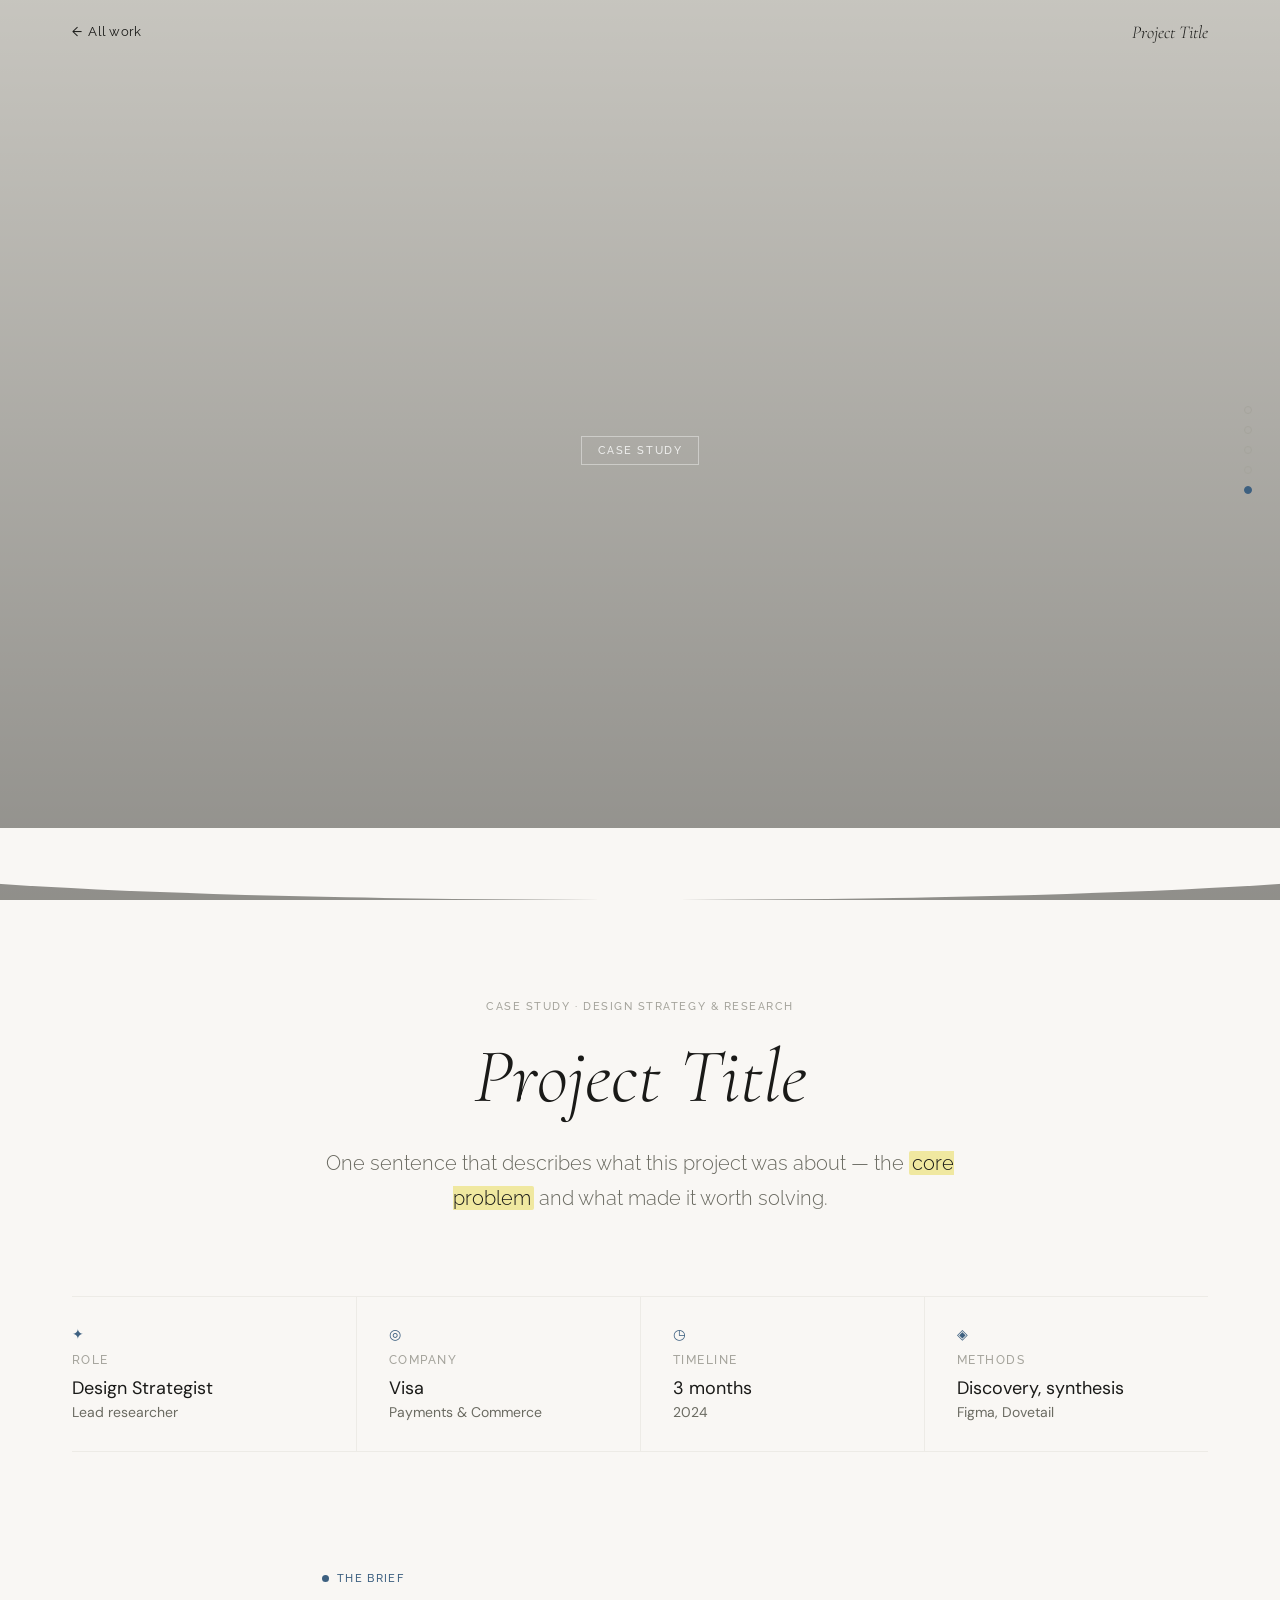
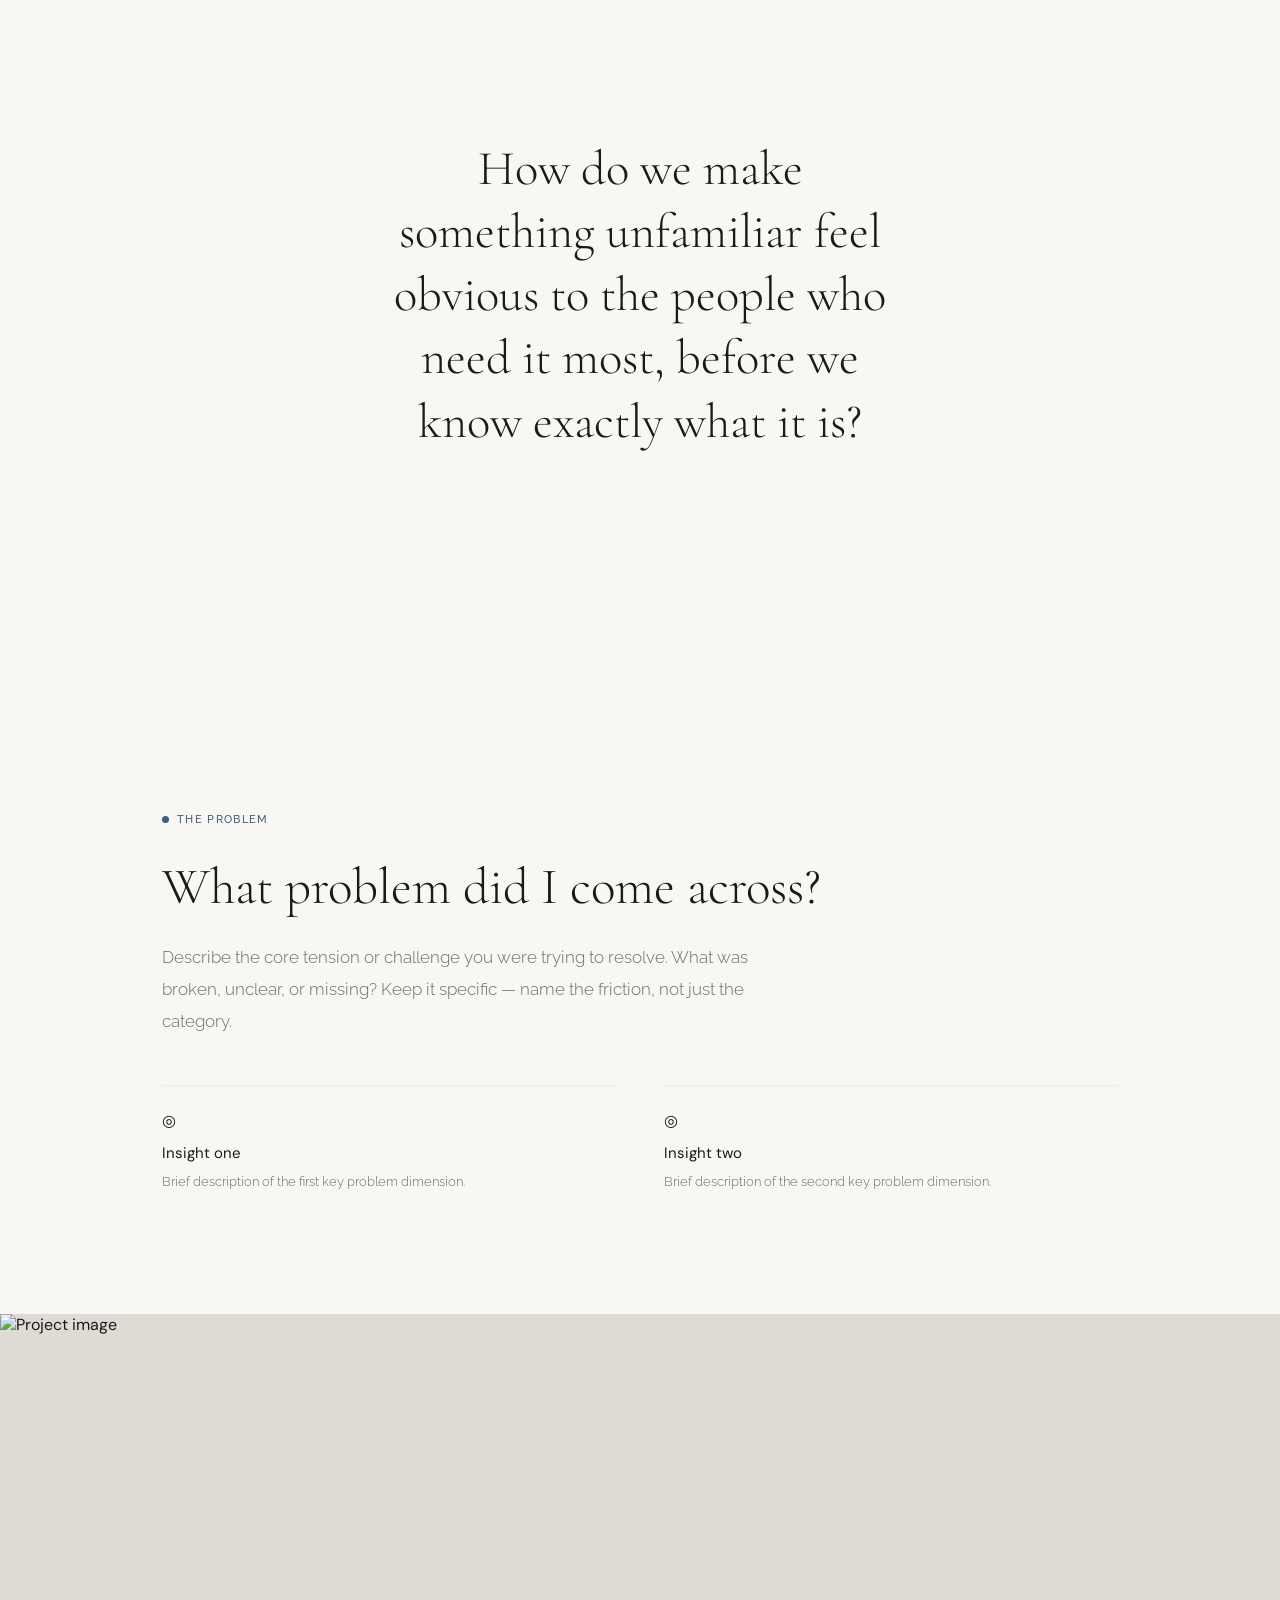
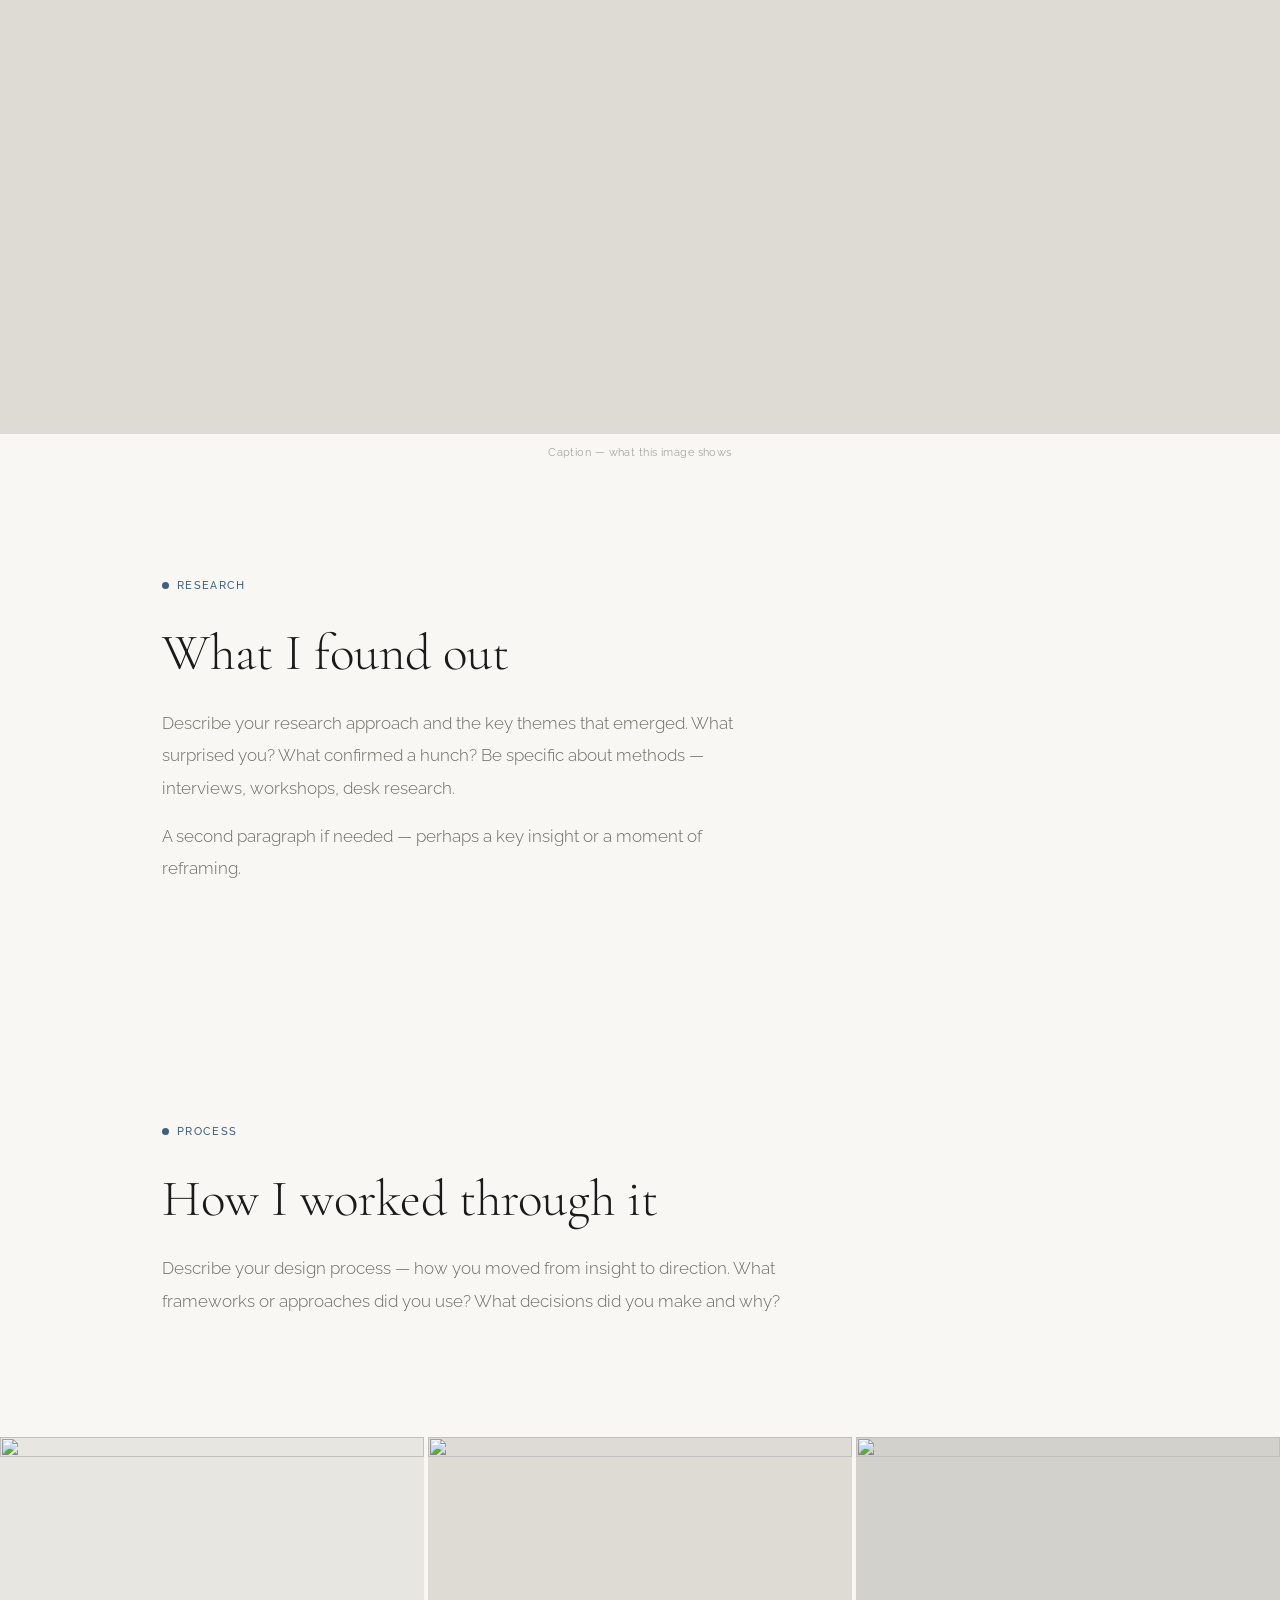
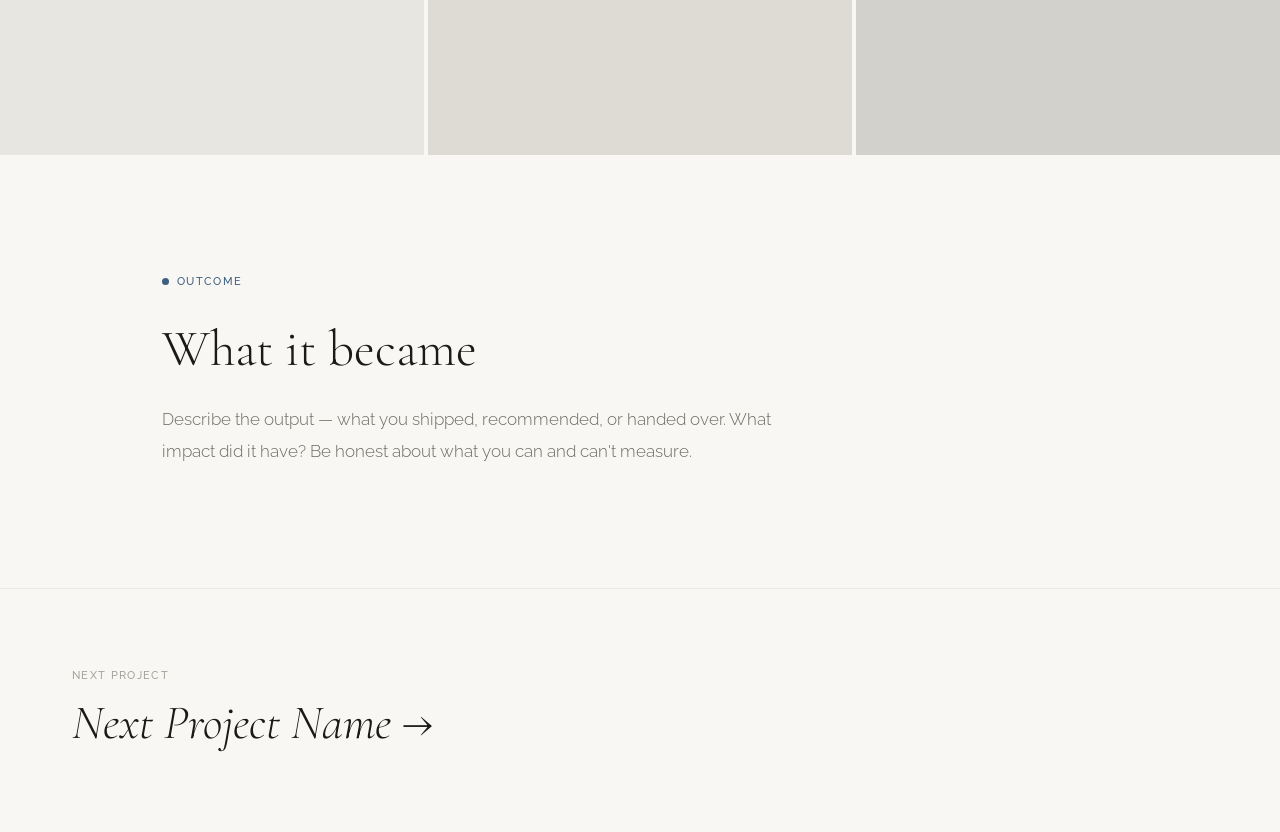
==== case-study.html @ d4ba8326 "Add case study template, CLAUDE.md; update homepage - case-study.html: full case study template (sti" ====
<!doctype html>
<html lang="en">
<head>
<meta charset="utf-8">
<meta name="viewport" content="width=device-width,initial-scale=1">
<title>Case Study — Freya Young</title>
<link rel="preconnect" href="https://fonts.googleapis.com">
<link rel="preconnect" href="https://fonts.gstatic.com" crossorigin>
<link href="https://fonts.googleapis.com/css2?family=Cormorant+Garamond:ital,wght@0,300;0,400;1,300;1,400&family=DM+Sans:wght@300;400&family=Raleway:wght@300;400;500&display=swap" rel="stylesheet">
<style>
:root{
  --ink:#1A1A18;
  --mid:#6B6B62;
  --muted:#A5A49C;
  --cream:#F9F7F4;
  --cream-dark:#EDEBE6;
  --blue:#3D6080;
  --accent:#7A5C3A;
  --serif:'Cormorant Garamond',Georgia,serif;
  --sans:'DM Sans',system-ui,sans-serif;
  --gutter:72px;
}
*,*::before,*::after{box-sizing:border-box;margin:0;padding:0;}
html{scroll-behavior:smooth;}
body{background:var(--cream);color:var(--ink);font-family:var(--sans);-webkit-font-smoothing:antialiased;}

/* NAV */
.nav{position:fixed;top:0;left:0;right:0;z-index:100;display:flex;align-items:center;justify-content:space-between;padding:0 var(--gutter);height:64px;background:transparent;border-bottom:1px solid transparent;transition:background .3s,border-color .3s;}
.nav.scrolled{background:rgba(249,247,244,.92);backdrop-filter:blur(8px);border-bottom-color:var(--cream-dark);}
.nav__back{font-family:'Raleway',var(--sans);font-size:13px;font-weight:400;color:var(--ink);text-decoration:none;display:flex;align-items:center;gap:6px;letter-spacing:.02em;}
.nav__back::before{content:'←';}
.nav__back:hover{color:var(--blue);}
.nav__title{font-family:var(--serif);font-style:italic;font-size:18px;font-weight:300;color:var(--ink);opacity:0;transition:opacity .3s;}
.nav__title.visible{opacity:1;}

/* HERO */
.cs-hero{height:100svh;position:sticky;top:0;z-index:1;overflow:hidden;display:flex;align-items:center;justify-content:center;}
.cs-hero__bg{position:absolute;inset:0;background-size:cover;background-position:center;transition:transform .1s linear;}
.cs-hero__overlay{position:absolute;inset:0;background:linear-gradient(to bottom,rgba(0,0,0,.1) 0%,rgba(0,0,0,.35) 100%);}
.cs-hero__label{position:relative;z-index:2;font-family:'Raleway',var(--sans);font-size:11px;font-weight:500;letter-spacing:.14em;text-transform:uppercase;color:rgba(255,255,255,.8);border:1px solid rgba(255,255,255,.4);padding:7px 16px;border-radius:0;}

/* INTRO */
.cs-intro{padding:100px var(--gutter) 80px;text-align:center;max-width:900px;margin:0 auto;}
.cs-intro__eyebrow{font-family:'Raleway',var(--sans);font-size:11px;font-weight:500;letter-spacing:.14em;text-transform:uppercase;color:var(--muted);margin-bottom:24px;}
.cs-intro__title{font-family:var(--serif);font-style:italic;font-size:clamp(44px,6vw,80px);font-weight:300;line-height:1.05;color:var(--ink);margin-bottom:28px;}
.cs-intro__sub{font-family:'Raleway',var(--sans);font-size:clamp(15px,1.6vw,20px);font-weight:300;color:var(--mid);line-height:1.75;max-width:680px;margin:0 auto;}
.cs-intro__sub mark{background:#F0E8A0;color:var(--ink);padding:0 3px;border-radius:2px;}

/* METADATA */
.cs-meta{border-top:1px solid var(--cream-dark);border-bottom:1px solid var(--cream-dark);display:grid;grid-template-columns:repeat(4,1fr);margin:0 var(--gutter);}
.cs-meta__item{padding:28px 0;display:flex;flex-direction:column;gap:8px;}
.cs-meta__item+.cs-meta__item{border-left:1px solid var(--cream-dark);padding-left:32px;}
.cs-meta__icon{font-size:14px;color:var(--blue);margin-bottom:2px;}
.cs-meta__label{font-family:'Raleway',var(--sans);font-size:12px;font-weight:500;letter-spacing:.12em;text-transform:uppercase;color:var(--muted);}
.cs-meta__value{font-family:var(--sans);font-size:18px;font-weight:400;color:var(--ink);line-height:1.5;}
.cs-meta__value span{display:block;color:var(--mid);font-size:14px;}

/* SECTION NAV (right dots) */
.cs-nav{position:fixed;right:28px;top:50%;transform:translateY(-50%);z-index:50;display:flex;flex-direction:column;gap:12px;}
.cs-nav__dot{width:8px;height:8px;border-radius:50%;background:transparent;border:1.5px solid var(--muted);cursor:pointer;transition:background .2s,border-color .2s;display:block;}
.cs-nav__dot.active{background:var(--blue);border-color:var(--blue);}
.cs-nav__dot:hover{border-color:var(--blue);}

/* SECTIONS */
.cs-section{padding:120px var(--gutter);max-width:1100px;margin:0 auto;}
.cs-section--narrow{max-width:780px;}
.cs-section__label{display:flex;align-items:center;gap:8px;font-family:'Raleway',var(--sans);font-size:11px;font-weight:500;letter-spacing:.12em;text-transform:uppercase;color:var(--blue);margin-bottom:32px;}
.cs-section__label::before{content:'';display:inline-block;width:7px;height:7px;border-radius:50%;background:var(--blue);flex-shrink:0;}
.cs-section__heading{font-family:var(--serif);font-size:clamp(32px,4vw,54px);font-weight:300;line-height:1.15;color:var(--ink);margin-bottom:24px;}
.cs-section__heading em{font-style:italic;}
.cs-section__body{font-family:'Raleway',var(--sans);font-size:clamp(14px,1.4vw,17px);font-weight:300;color:var(--mid);line-height:1.9;max-width:620px;}
.cs-section__body+.cs-section__body{margin-top:16px;}

/* PULL QUOTE — large scroll-reveal text */
.cs-quote{padding:120px var(--gutter);text-align:center;}
.cs-quote__text{font-family:var(--serif);font-size:clamp(28px,3.8vw,52px);font-weight:300;line-height:1.3;color:var(--ink);max-width:900px;margin:0 auto;}
.cs-quote__text.reveal span{color:var(--muted);transition:color .4s ease;}
.cs-quote__text.reveal span.lit{color:var(--ink);}

/* TWO COL FEATURES */
.cs-features{display:grid;grid-template-columns:1fr 1fr;gap:48px;margin-top:48px;}
.cs-feature{padding-top:24px;border-top:1px solid var(--cream-dark);}
.cs-feature__icon{font-size:16px;margin-bottom:12px;}
.cs-feature__title{font-family:var(--sans);font-size:15px;font-weight:400;color:var(--ink);margin-bottom:8px;}
.cs-feature__body{font-family:'Raleway',var(--sans);font-size:13px;font-weight:300;color:var(--mid);line-height:1.75;}

/* FULL IMAGE */
.cs-image{width:100%;aspect-ratio:16/9;object-fit:cover;display:block;}
.cs-image--tall{aspect-ratio:4/3;}
.cs-image-wrap{margin:0;overflow:hidden;}
.cs-image-wrap--padded{margin:0 var(--gutter);}
.cs-image-caption{font-family:'Raleway',var(--sans);font-size:11px;font-weight:400;color:var(--muted);letter-spacing:.04em;padding:12px var(--gutter) 0;text-align:center;}

/* GRID IMAGES */
.cs-grid{display:grid;grid-template-columns:1fr 1fr;gap:4px;margin:0;}
.cs-grid img{width:100%;aspect-ratio:4/3;object-fit:cover;display:block;}
.cs-grid--3{grid-template-columns:repeat(3,1fr);}

/* NEXT PROJECT */
.cs-next{border-top:1px solid var(--cream-dark);padding:80px var(--gutter);display:flex;align-items:center;justify-content:space-between;}
.cs-next__label{font-family:'Raleway',var(--sans);font-size:11px;font-weight:500;letter-spacing:.12em;text-transform:uppercase;color:var(--muted);margin-bottom:12px;}
.cs-next__title{font-family:var(--serif);font-style:italic;font-size:clamp(28px,4vw,48px);font-weight:300;color:var(--ink);}
.cs-next a{text-decoration:none;color:inherit;}
.cs-next a:hover .cs-next__title{color:var(--blue);}
.cs-next__arrow{font-size:32px;color:var(--muted);}

/* BODY WRAPPER — concave scoop, scrolls over sticky hero */
.cs-body{position:relative;z-index:2;background:var(--cream);}
.cs-body::before{content:'';position:absolute;bottom:100%;left:50%;transform:translateX(-50%);width:120vw;height:72px;background:var(--cream);border-radius:0 0 50% 50%;}

/* SCROLL REVEAL */
.reveal-fade{opacity:0;transform:translateY(20px);transition:opacity .7s ease,transform .7s ease;}
.reveal-fade.in{opacity:1;transform:translateY(0);}

@media(max-width:768px){
  :root{--gutter:24px;}
  .cs-meta{grid-template-columns:1fr 1fr;}
  .cs-meta__item:nth-child(3){border-left:none;padding-left:0;}
  .cs-features{grid-template-columns:1fr;}
  .cs-nav{display:none;}
}
</style>
</head>
<body>

<!-- NAV -->
<nav class="nav" id="csNav">
  <a class="nav__back" href="index.html">All work</a>
  <span class="nav__title" id="csNavTitle">Project Title</span>
</nav>

<!-- RIGHT DOT NAV -->
<nav class="cs-nav" id="csSectionNav" aria-label="Section navigation">
  <a class="cs-nav__dot active" href="#brief" data-section="brief"></a>
  <a class="cs-nav__dot" href="#problem" data-section="problem"></a>
  <a class="cs-nav__dot" href="#research" data-section="research"></a>
  <a class="cs-nav__dot" href="#process" data-section="process"></a>
  <a class="cs-nav__dot" href="#outcome" data-section="outcome"></a>
</nav>

<!-- HERO -->
<section class="cs-hero" id="csHero">
  <div class="cs-hero__bg" id="csHeroBg" style="background-image:url('');background-color:#DDDBD4;"></div>
  <div class="cs-hero__overlay"></div>
  <span class="cs-hero__label">Case study</span>
</section>

<!-- BODY (arched wrapper scrolls over sticky hero) -->
<div class="cs-body">

<!-- INTRO -->
<section class="cs-intro">
  <p class="cs-intro__eyebrow">Case study &middot; Design Strategy &amp; Research</p>
  <h1 class="cs-intro__title">Project Title</h1>
  <p class="cs-intro__sub">One sentence that describes what this project was about — the <mark>core problem</mark> and what made it worth solving.</p>
</section>

<!-- METADATA -->
<div class="cs-meta">
  <div class="cs-meta__item">
    <span class="cs-meta__icon">✦</span>
    <span class="cs-meta__label">Role</span>
    <div class="cs-meta__value">Design Strategist<span>Lead researcher</span></div>
  </div>
  <div class="cs-meta__item">
    <span class="cs-meta__icon">◎</span>
    <span class="cs-meta__label">Company</span>
    <div class="cs-meta__value">Visa<span>Payments &amp; Commerce</span></div>
  </div>
  <div class="cs-meta__item">
    <span class="cs-meta__icon">◷</span>
    <span class="cs-meta__label">Timeline</span>
    <div class="cs-meta__value">3 months<span>2024</span></div>
  </div>
  <div class="cs-meta__item">
    <span class="cs-meta__icon">◈</span>
    <span class="cs-meta__label">Methods</span>
    <div class="cs-meta__value">Discovery, synthesis<span>Figma, Dovetail</span></div>
  </div>
</div>

<!-- BRIEF -->
<section class="cs-section cs-section--narrow reveal-fade" id="brief">
  <p class="cs-section__label">The brief</p>
  <div class="cs-quote">
    <p class="cs-quote__text reveal" id="briefQuote">
      <span>How do we make</span>
      <span> something unfamiliar</span>
      <span> feel obvious</span>
      <span> to the people</span>
      <span> who need it most,</span>
      <span> before we know</span>
      <span> exactly what it is?</span>
    </p>
  </div>
</section>

<!-- PROBLEM -->
<section class="cs-section reveal-fade" id="problem">
  <p class="cs-section__label">The problem</p>
  <h2 class="cs-section__heading">What problem did I come across?</h2>
  <p class="cs-section__body">Describe the core tension or challenge you were trying to resolve. What was broken, unclear, or missing? Keep it specific — name the friction, not just the category.</p>
  <div class="cs-features">
    <div class="cs-feature">
      <div class="cs-feature__icon">◎</div>
      <p class="cs-feature__title">Insight one</p>
      <p class="cs-feature__body">Brief description of the first key problem dimension.</p>
    </div>
    <div class="cs-feature">
      <div class="cs-feature__icon">◎</div>
      <p class="cs-feature__title">Insight two</p>
      <p class="cs-feature__body">Brief description of the second key problem dimension.</p>
    </div>
  </div>
</section>

<!-- FULL IMAGE -->
<figure class="cs-image-wrap">
  <img class="cs-image" src="" alt="Project image" style="background:#DDDBD4;min-height:400px;">
</figure>
<p class="cs-image-caption">Caption — what this image shows</p>

<!-- RESEARCH -->
<section class="cs-section reveal-fade" id="research">
  <p class="cs-section__label">Research</p>
  <h2 class="cs-section__heading">What I found out</h2>
  <p class="cs-section__body">Describe your research approach and the key themes that emerged. What surprised you? What confirmed a hunch? Be specific about methods — interviews, workshops, desk research.</p>
  <p class="cs-section__body" style="margin-top:16px;">A second paragraph if needed — perhaps a key insight or a moment of reframing.</p>
</section>

<!-- PROCESS -->
<section class="cs-section reveal-fade" id="process">
  <p class="cs-section__label">Process</p>
  <h2 class="cs-section__heading">How I worked through it</h2>
  <p class="cs-section__body">Describe your design process — how you moved from insight to direction. What frameworks or approaches did you use? What decisions did you make and why?</p>
</section>

<!-- IMAGE GRID -->
<div class="cs-grid cs-grid--3">
  <img src="" alt="" style="background:#E8E6E0;min-height:200px;">
  <img src="" alt="" style="background:#DDDBD4;min-height:200px;">
  <img src="" alt="" style="background:#D3D1CB;min-height:200px;">
</div>

<!-- OUTCOME -->
<section class="cs-section reveal-fade" id="outcome">
  <p class="cs-section__label">Outcome</p>
  <h2 class="cs-section__heading">What it became</h2>
  <p class="cs-section__body">Describe the output — what you shipped, recommended, or handed over. What impact did it have? Be honest about what you can and can't measure.</p>
</section>

<!-- NEXT PROJECT -->
<div class="cs-next">
  <div>
    <p class="cs-next__label">Next project</p>
    <a href="#">
      <p class="cs-next__title">Next Project Name →</p>
    </a>
  </div>
</div>

</div><!-- /cs-body -->

<script>
(function(){
  var nav = document.getElementById('csNav');
  var navTitle = document.getElementById('csNavTitle');
  var heroBg = document.getElementById('csHeroBg');
  var hero = document.getElementById('csHero');
  var heroH = hero.offsetHeight;

  // Nav scroll
  window.addEventListener('scroll', function(){
    var y = window.scrollY;
    if(y > 40) nav.classList.add('scrolled'); else nav.classList.remove('scrolled');
    if(y > heroH * 0.6) navTitle.classList.add('visible'); else navTitle.classList.remove('visible');
    // subtle parallax on hero
    if(y < heroH) heroBg.style.transform = 'translateY('+(y*0.3)+'px)';
  },{passive:true});

  // Scroll reveal
  var revealEls = document.querySelectorAll('.reveal-fade');
  var io = new IntersectionObserver(function(entries){
    entries.forEach(function(e){
      if(e.isIntersecting){ e.target.classList.add('in'); io.unobserve(e.target); }
    });
  },{threshold:0.15});
  revealEls.forEach(function(el){ io.observe(el); });

  // Pull quote word-by-word reveal
  var quotes = document.querySelectorAll('.cs-quote__text.reveal');
  var qio = new IntersectionObserver(function(entries){
    entries.forEach(function(e){
      if(!e.isIntersecting) return;
      var spans = e.target.querySelectorAll('span');
      spans.forEach(function(s,i){
        setTimeout(function(){ s.classList.add('lit'); }, i * 120);
      });
      qio.unobserve(e.target);
    });
  },{threshold:0.5});
  quotes.forEach(function(q){ qio.observe(q); });

  // Section nav dots
  var dots = document.querySelectorAll('.cs-nav__dot');
  var sections = Array.from(dots).map(function(d){
    return document.getElementById(d.dataset.section);
  }).filter(Boolean);
  var sio = new IntersectionObserver(function(entries){
    entries.forEach(function(e){
      if(e.isIntersecting){
        dots.forEach(function(d){ d.classList.remove('active'); });
        var idx = sections.indexOf(e.target);
        if(idx > -1 && dots[idx]) dots[idx].classList.add('active');
      }
    });
  },{threshold:0.4});
  sections.forEach(function(s){ sio.observe(s); });
})();
</script>
</body>
</html>
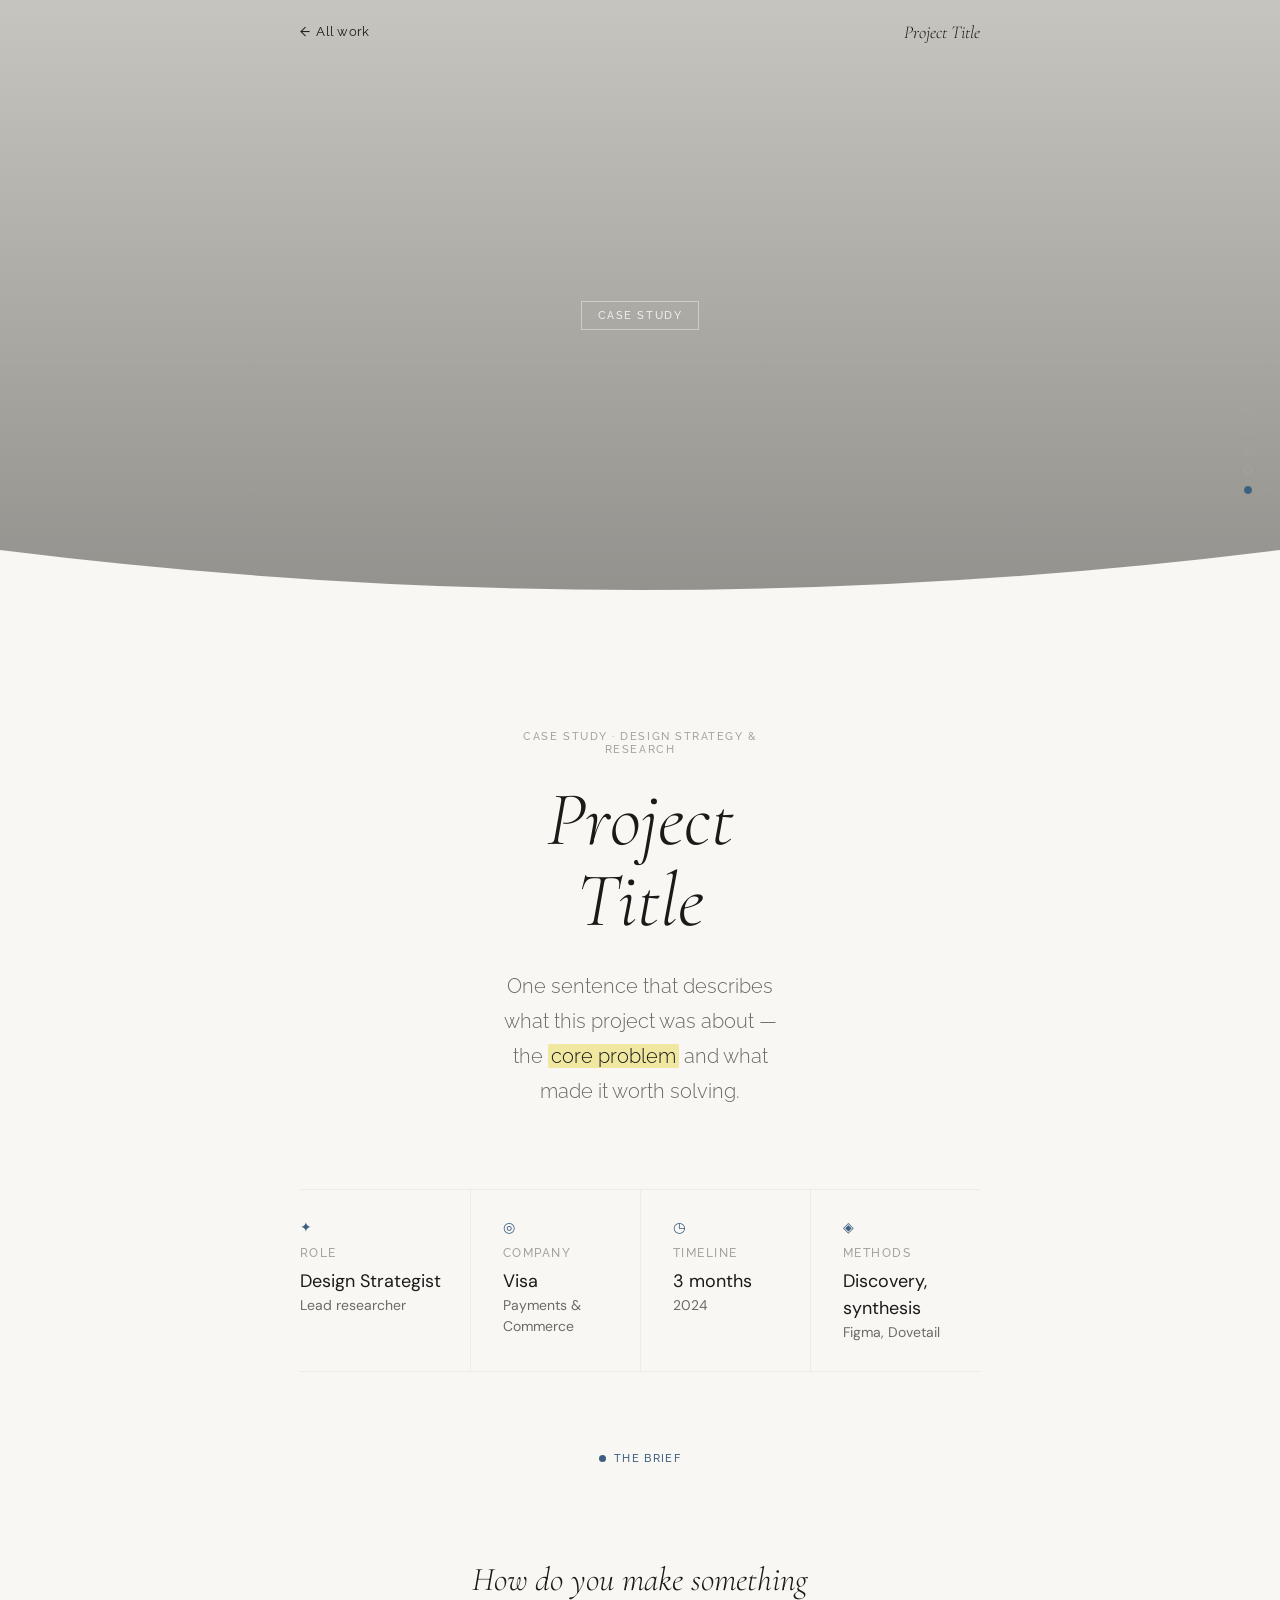
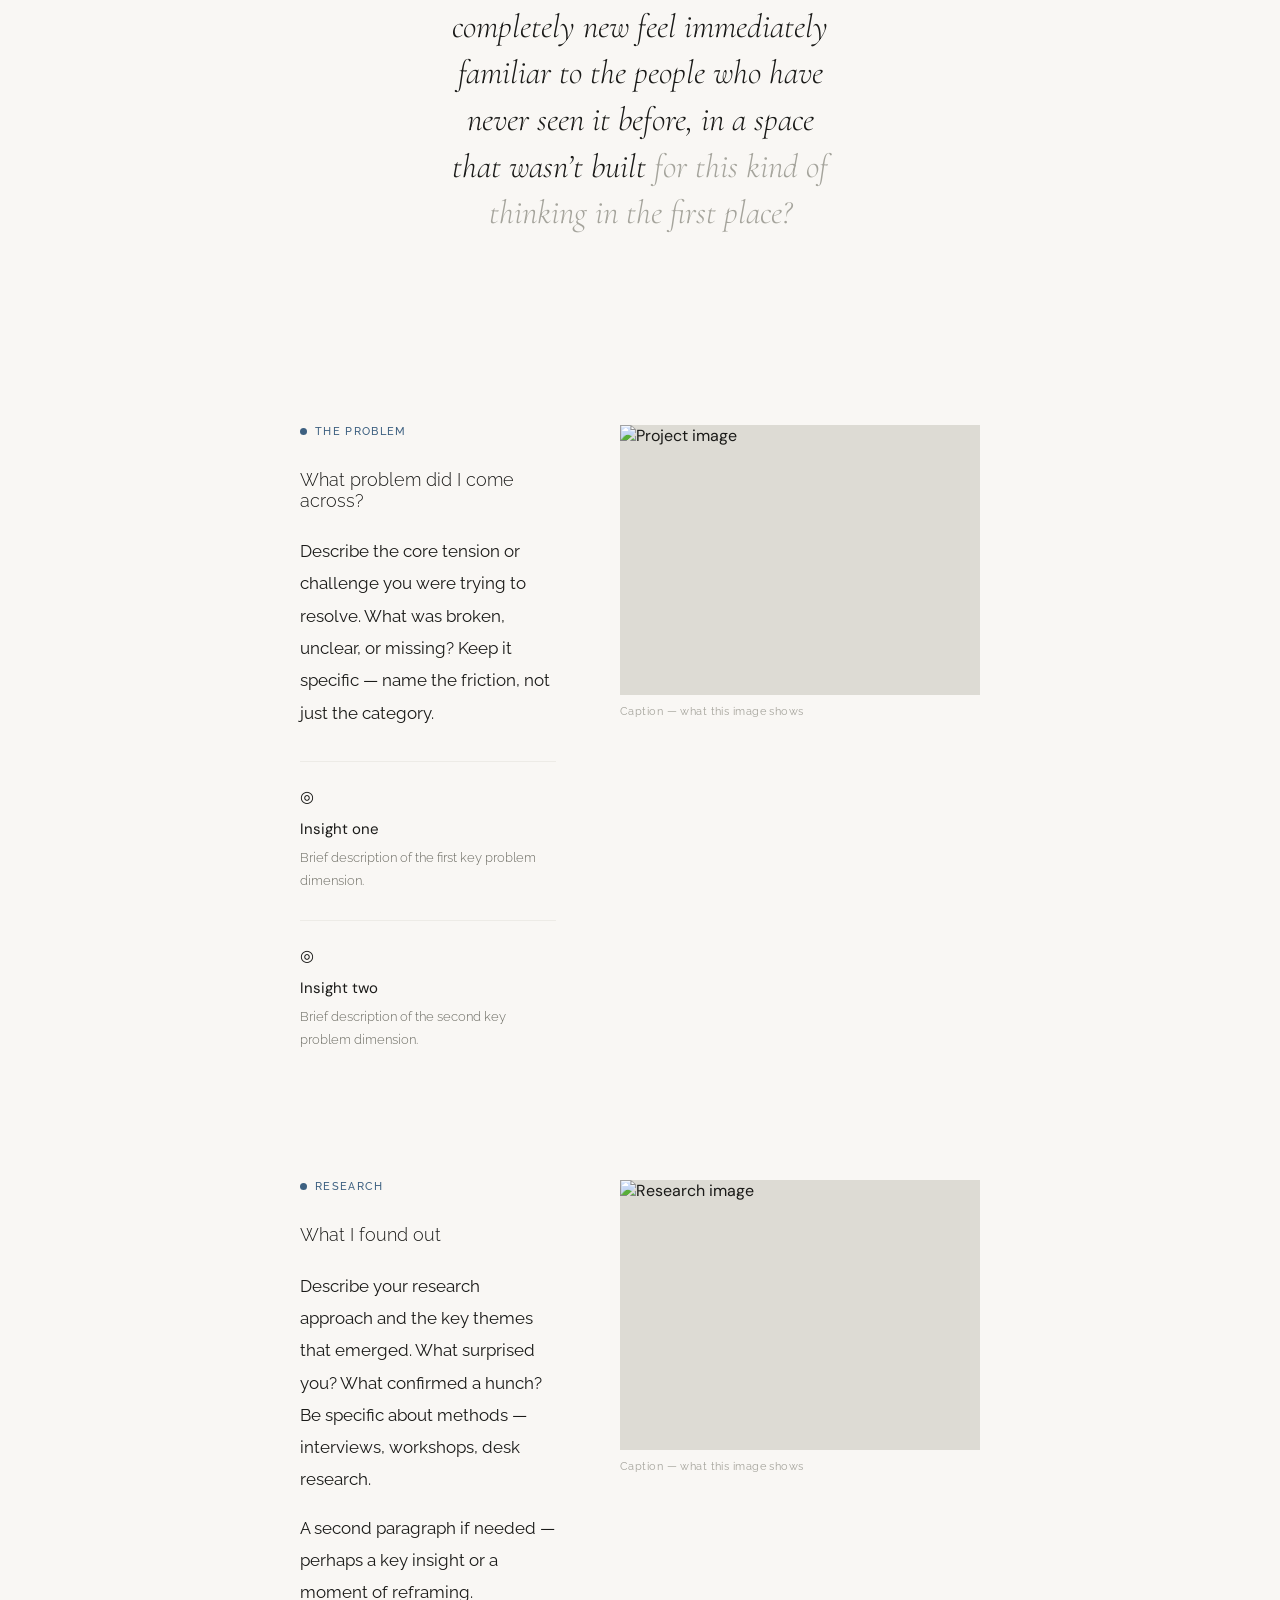
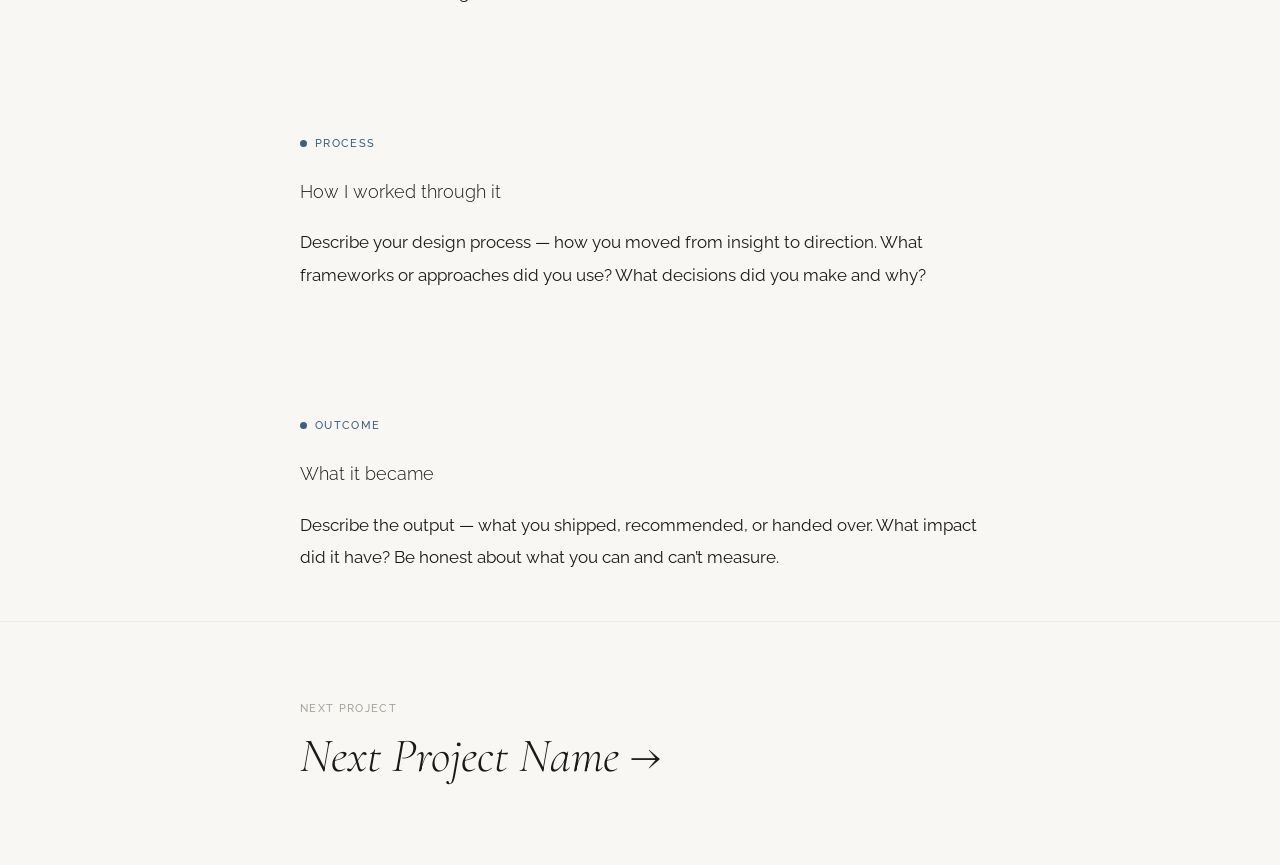
==== commit 8f94bde8: "Add ring photo to about section, fix colours, update case study layout - Replace about panel 2 flick" ====
--- a/case-study.html
+++ b/case-study.html
@@ -18,11 +18,11 @@
   --accent:#7A5C3A;
   --serif:'Cormorant Garamond',Georgia,serif;
   --sans:'DM Sans',system-ui,sans-serif;
-  --gutter:72px;
+  --gutter:300px;
 }
 *,*::before,*::after{box-sizing:border-box;margin:0;padding:0;}
-html{scroll-behavior:smooth;}
-body{background:var(--cream);color:var(--ink);font-family:var(--sans);-webkit-font-smoothing:antialiased;}
+html{scroll-behavior:smooth;overflow-x:hidden;}
+body{background:var(--cream);color:var(--ink);font-family:var(--sans);-webkit-font-smoothing:antialiased;overflow-x:hidden;}
 
 /* NAV */
 .nav{position:fixed;top:0;left:0;right:0;z-index:100;display:flex;align-items:center;justify-content:space-between;padding:0 var(--gutter);height:64px;background:transparent;border-bottom:1px solid transparent;transition:background .3s,border-color .3s;}
@@ -34,7 +34,7 @@
 .nav__title.visible{opacity:1;}
 
 /* HERO */
-.cs-hero{height:100svh;position:sticky;top:0;z-index:1;overflow:hidden;display:flex;align-items:center;justify-content:center;}
+.cs-hero{height:70svh;position:sticky;top:0;z-index:1;overflow:hidden;display:flex;align-items:center;justify-content:center;}
 .cs-hero__bg{position:absolute;inset:0;background-size:cover;background-position:center;transition:transform .1s linear;}
 .cs-hero__overlay{position:absolute;inset:0;background:linear-gradient(to bottom,rgba(0,0,0,.1) 0%,rgba(0,0,0,.35) 100%);}
 .cs-hero__label{position:relative;z-index:2;font-family:'Raleway',var(--sans);font-size:11px;font-weight:500;letter-spacing:.14em;text-transform:uppercase;color:rgba(255,255,255,.8);border:1px solid rgba(255,255,255,.4);padding:7px 16px;border-radius:0;}
@@ -62,38 +62,41 @@
 .cs-nav__dot:hover{border-color:var(--blue);}
 
 /* SECTIONS */
-.cs-section{padding:120px var(--gutter);max-width:1100px;margin:0 auto;}
-.cs-section--narrow{max-width:780px;}
+.cs-section{padding:80px var(--gutter) 48px;display:grid;grid-template-columns:1fr 360px;gap:64px;align-items:start;}
+.cs-section--wide{grid-template-columns:1fr;}
 .cs-section__label{display:flex;align-items:center;gap:8px;font-family:'Raleway',var(--sans);font-size:11px;font-weight:500;letter-spacing:.12em;text-transform:uppercase;color:var(--blue);margin-bottom:32px;}
 .cs-section__label::before{content:'';display:inline-block;width:7px;height:7px;border-radius:50%;background:var(--blue);flex-shrink:0;}
-.cs-section__heading{font-family:var(--serif);font-size:clamp(32px,4vw,54px);font-weight:300;line-height:1.15;color:var(--ink);margin-bottom:24px;}
+.cs-section__heading{font-family:'Raleway',var(--sans);font-size:clamp(18px,calc(3.2vw - 1.5rem),32px);font-weight:300;line-height:1.15;color:var(--ink);margin-bottom:24px;}
 .cs-section__heading em{font-style:italic;}
-.cs-section__body{font-family:'Raleway',var(--sans);font-size:clamp(14px,1.4vw,17px);font-weight:300;color:var(--mid);line-height:1.9;max-width:620px;}
+.cs-section__body{font-family:'Raleway',var(--sans);font-size:clamp(14px,1.4vw,17px);font-weight:400;color:var(--ink);line-height:1.9;}
 .cs-section__body+.cs-section__body{margin-top:16px;}
+.cs-section__img{position:sticky;top:80px;}
+.cs-section__img img{width:100%;aspect-ratio:4/3;object-fit:cover;display:block;background:#DDDBD4;}
+.cs-section__img figcaption{font-family:'Raleway',var(--sans);font-size:11px;color:var(--muted);letter-spacing:.04em;margin-top:10px;}
 
 /* PULL QUOTE — large scroll-reveal text */
-.cs-quote{padding:120px var(--gutter);text-align:center;}
-.cs-quote__text{font-family:var(--serif);font-size:clamp(28px,3.8vw,52px);font-weight:300;line-height:1.3;color:var(--ink);max-width:900px;margin:0 auto;}
+.cs-quote{padding:60px var(--gutter);text-align:center;}
+.cs-quote__text{font-family:var(--serif);font-style:italic;font-size:clamp(22px,2.6vw,36px);font-weight:300;line-height:1.4;color:var(--ink);max-width:1200px;margin:0 auto;}
 .cs-quote__text.reveal span{color:var(--muted);transition:color .4s ease;}
 .cs-quote__text.reveal span.lit{color:var(--ink);}
 
-/* TWO COL FEATURES */
-.cs-features{display:grid;grid-template-columns:1fr 1fr;gap:48px;margin-top:48px;}
+/* FEATURES */
+.cs-features{display:flex;flex-direction:column;gap:28px;margin-top:32px;}
 .cs-feature{padding-top:24px;border-top:1px solid var(--cream-dark);}
 .cs-feature__icon{font-size:16px;margin-bottom:12px;}
 .cs-feature__title{font-family:var(--sans);font-size:15px;font-weight:400;color:var(--ink);margin-bottom:8px;}
 .cs-feature__body{font-family:'Raleway',var(--sans);font-size:13px;font-weight:300;color:var(--mid);line-height:1.75;}
 
 /* FULL IMAGE */
-.cs-image{width:100%;aspect-ratio:16/9;object-fit:cover;display:block;}
-.cs-image--tall{aspect-ratio:4/3;}
+.cs-image{width:100%;aspect-ratio:21/9;object-fit:cover;display:block;}
+.cs-image--tall{aspect-ratio:16/9;}
 .cs-image-wrap{margin:0;overflow:hidden;}
 .cs-image-wrap--padded{margin:0 var(--gutter);}
 .cs-image-caption{font-family:'Raleway',var(--sans);font-size:11px;font-weight:400;color:var(--muted);letter-spacing:.04em;padding:12px var(--gutter) 0;text-align:center;}
 
 /* GRID IMAGES */
 .cs-grid{display:grid;grid-template-columns:1fr 1fr;gap:4px;margin:0;}
-.cs-grid img{width:100%;aspect-ratio:4/3;object-fit:cover;display:block;}
+.cs-grid img{width:100%;aspect-ratio:3/2;object-fit:cover;display:block;}
 .cs-grid--3{grid-template-columns:repeat(3,1fr);}
 
 /* NEXT PROJECT */
@@ -104,9 +107,10 @@
 .cs-next a:hover .cs-next__title{color:var(--blue);}
 .cs-next__arrow{font-size:32px;color:var(--muted);}
 
-/* BODY WRAPPER — concave scoop, scrolls over sticky hero */
+/* BODY WRAPPER — scrolls over sticky hero */
 .cs-body{position:relative;z-index:2;background:var(--cream);}
-.cs-body::before{content:'';position:absolute;bottom:100%;left:50%;transform:translateX(-50%);width:120vw;height:72px;background:var(--cream);border-radius:0 0 50% 50%;}
+.cs-wave{position:absolute;bottom:100%;left:0;right:0;height:80px;line-height:0;pointer-events:none;}
+.cs-wave svg{width:100%;height:100%;display:block;}
 
 /* SCROLL REVEAL */
 .reveal-fade{opacity:0;transform:translateY(20px);transition:opacity .7s ease,transform .7s ease;}
@@ -114,9 +118,9 @@
 
 @media(max-width:768px){
   :root{--gutter:24px;}
+  .cs-section{grid-template-columns:1fr;}
   .cs-meta{grid-template-columns:1fr 1fr;}
   .cs-meta__item:nth-child(3){border-left:none;padding-left:0;}
-  .cs-features{grid-template-columns:1fr;}
   .cs-nav{display:none;}
 }
 </style>
@@ -147,6 +151,7 @@
 
 <!-- BODY (arched wrapper scrolls over sticky hero) -->
 <div class="cs-body">
+<div class="cs-wave" aria-hidden="true"><svg viewBox="0 0 1440 80" preserveAspectRatio="none" xmlns="http://www.w3.org/2000/svg"><path d="M0,0 Q720,80 1440,0 L1440,80 L0,80 Z" fill="#F9F7F4"/></svg></div>
 
 <!-- INTRO -->
 <section class="cs-intro">
@@ -180,73 +185,80 @@
 </div>
 
 <!-- BRIEF -->
-<section class="cs-section cs-section--narrow reveal-fade" id="brief">
-  <p class="cs-section__label">The brief</p>
-  <div class="cs-quote">
-    <p class="cs-quote__text reveal" id="briefQuote">
-      <span>How do we make</span>
-      <span> something unfamiliar</span>
-      <span> feel obvious</span>
-      <span> to the people</span>
-      <span> who need it most,</span>
-      <span> before we know</span>
-      <span> exactly what it is?</span>
-    </p>
+<section class="cs-section cs-section--wide reveal-fade" id="brief" style="text-align:center;padding-left:150px;padding-right:150px;">
+  <div>
+    <p class="cs-section__label" style="justify-content:center;">The brief</p>
+    <div class="cs-quote">
+      <p class="cs-quote__text reveal" id="briefQuote">
+        <span>How do you make</span>
+        <span> something completely new</span>
+        <span> feel immediately familiar</span>
+        <span> to the people</span>
+        <span> who have never seen it before,</span>
+        <span> in a space</span>
+        <span> that wasn’t built</span>
+        <span> for this kind of thinking</span>
+        <span> in the first place?</span>
+      </p>
+    </div>
   </div>
 </section>
 
 <!-- PROBLEM -->
 <section class="cs-section reveal-fade" id="problem">
-  <p class="cs-section__label">The problem</p>
-  <h2 class="cs-section__heading">What problem did I come across?</h2>
-  <p class="cs-section__body">Describe the core tension or challenge you were trying to resolve. What was broken, unclear, or missing? Keep it specific — name the friction, not just the category.</p>
-  <div class="cs-features">
-    <div class="cs-feature">
-      <div class="cs-feature__icon">◎</div>
-      <p class="cs-feature__title">Insight one</p>
-      <p class="cs-feature__body">Brief description of the first key problem dimension.</p>
+  <div class="cs-section__content">
+    <p class="cs-section__label">The problem</p>
+    <h2 class="cs-section__heading">What problem did I come across?</h2>
+    <p class="cs-section__body">Describe the core tension or challenge you were trying to resolve. What was broken, unclear, or missing? Keep it specific — name the friction, not just the category.</p>
+    <div class="cs-features">
+      <div class="cs-feature">
+        <div class="cs-feature__icon">◎</div>
+        <p class="cs-feature__title">Insight one</p>
+        <p class="cs-feature__body">Brief description of the first key problem dimension.</p>
+      </div>
+      <div class="cs-feature">
+        <div class="cs-feature__icon">◎</div>
+        <p class="cs-feature__title">Insight two</p>
+        <p class="cs-feature__body">Brief description of the second key problem dimension.</p>
+      </div>
     </div>
-    <div class="cs-feature">
-      <div class="cs-feature__icon">◎</div>
-      <p class="cs-feature__title">Insight two</p>
-      <p class="cs-feature__body">Brief description of the second key problem dimension.</p>
-    </div>
-  </div>
-</section>
-
-<!-- FULL IMAGE -->
-<figure class="cs-image-wrap">
-  <img class="cs-image" src="" alt="Project image" style="background:#DDDBD4;min-height:400px;">
-</figure>
-<p class="cs-image-caption">Caption — what this image shows</p>
+  </div>
+  <figure class="cs-section__img">
+    <img src="" alt="Project image">
+    <figcaption>Caption — what this image shows</figcaption>
+  </figure>
+</section>
 
 <!-- RESEARCH -->
 <section class="cs-section reveal-fade" id="research">
-  <p class="cs-section__label">Research</p>
-  <h2 class="cs-section__heading">What I found out</h2>
-  <p class="cs-section__body">Describe your research approach and the key themes that emerged. What surprised you? What confirmed a hunch? Be specific about methods — interviews, workshops, desk research.</p>
-  <p class="cs-section__body" style="margin-top:16px;">A second paragraph if needed — perhaps a key insight or a moment of reframing.</p>
+  <div class="cs-section__content">
+    <p class="cs-section__label">Research</p>
+    <h2 class="cs-section__heading">What I found out</h2>
+    <p class="cs-section__body">Describe your research approach and the key themes that emerged. What surprised you? What confirmed a hunch? Be specific about methods — interviews, workshops, desk research.</p>
+    <p class="cs-section__body">A second paragraph if needed — perhaps a key insight or a moment of reframing.</p>
+  </div>
+  <figure class="cs-section__img">
+    <img src="" alt="Research image">
+    <figcaption>Caption — what this image shows</figcaption>
+  </figure>
 </section>
 
 <!-- PROCESS -->
-<section class="cs-section reveal-fade" id="process">
-  <p class="cs-section__label">Process</p>
-  <h2 class="cs-section__heading">How I worked through it</h2>
-  <p class="cs-section__body">Describe your design process — how you moved from insight to direction. What frameworks or approaches did you use? What decisions did you make and why?</p>
-</section>
-
-<!-- IMAGE GRID -->
-<div class="cs-grid cs-grid--3">
-  <img src="" alt="" style="background:#E8E6E0;min-height:200px;">
-  <img src="" alt="" style="background:#DDDBD4;min-height:200px;">
-  <img src="" alt="" style="background:#D3D1CB;min-height:200px;">
-</div>
+<section class="cs-section cs-section--wide reveal-fade" id="process">
+  <div class="cs-section__content">
+    <p class="cs-section__label">Process</p>
+    <h2 class="cs-section__heading">How I worked through it</h2>
+    <p class="cs-section__body">Describe your design process — how you moved from insight to direction. What frameworks or approaches did you use? What decisions did you make and why?</p>
+  </div>
+</section>
 
 <!-- OUTCOME -->
-<section class="cs-section reveal-fade" id="outcome">
-  <p class="cs-section__label">Outcome</p>
-  <h2 class="cs-section__heading">What it became</h2>
-  <p class="cs-section__body">Describe the output — what you shipped, recommended, or handed over. What impact did it have? Be honest about what you can and can't measure.</p>
+<section class="cs-section cs-section--wide reveal-fade" id="outcome">
+  <div class="cs-section__content">
+    <p class="cs-section__label">Outcome</p>
+    <h2 class="cs-section__heading">What it became</h2>
+    <p class="cs-section__body">Describe the output — what you shipped, recommended, or handed over. What impact did it have? Be honest about what you can and can’t measure.</p>
+  </div>
 </section>
 
 <!-- NEXT PROJECT -->
